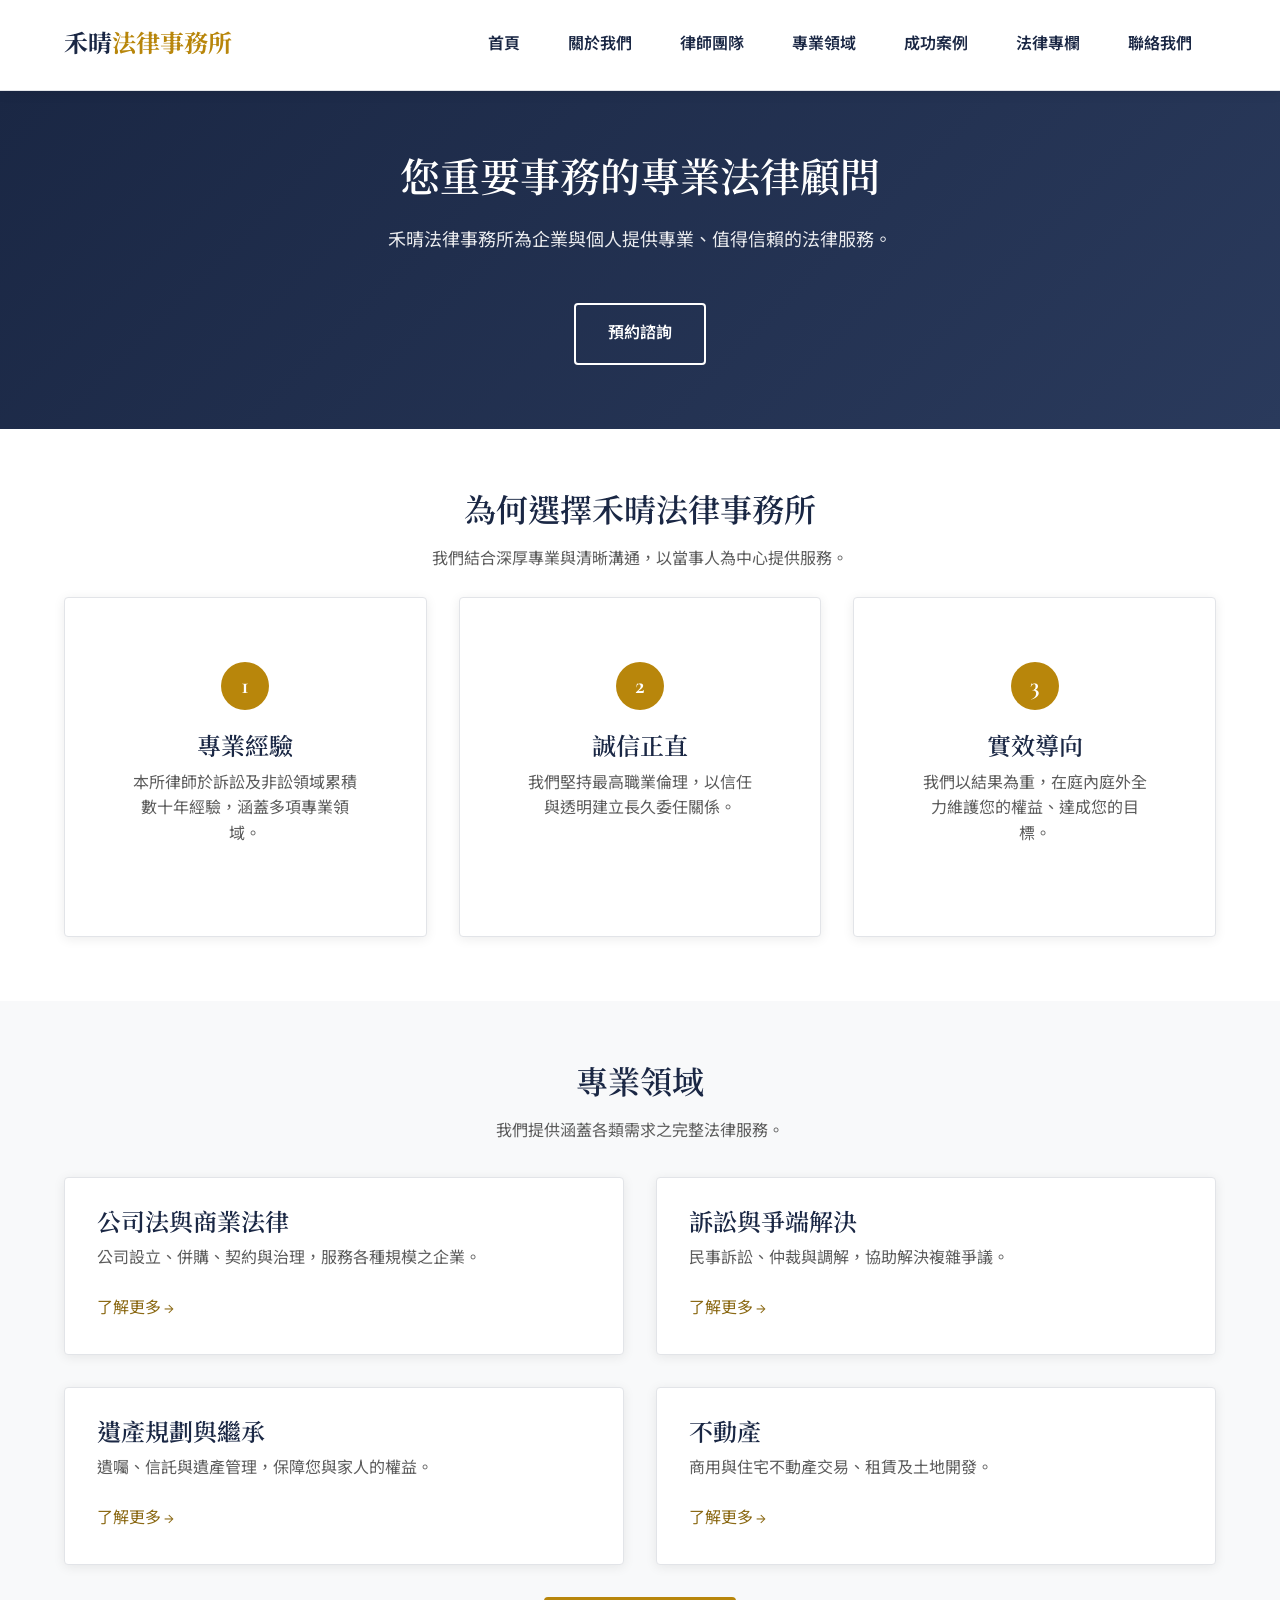
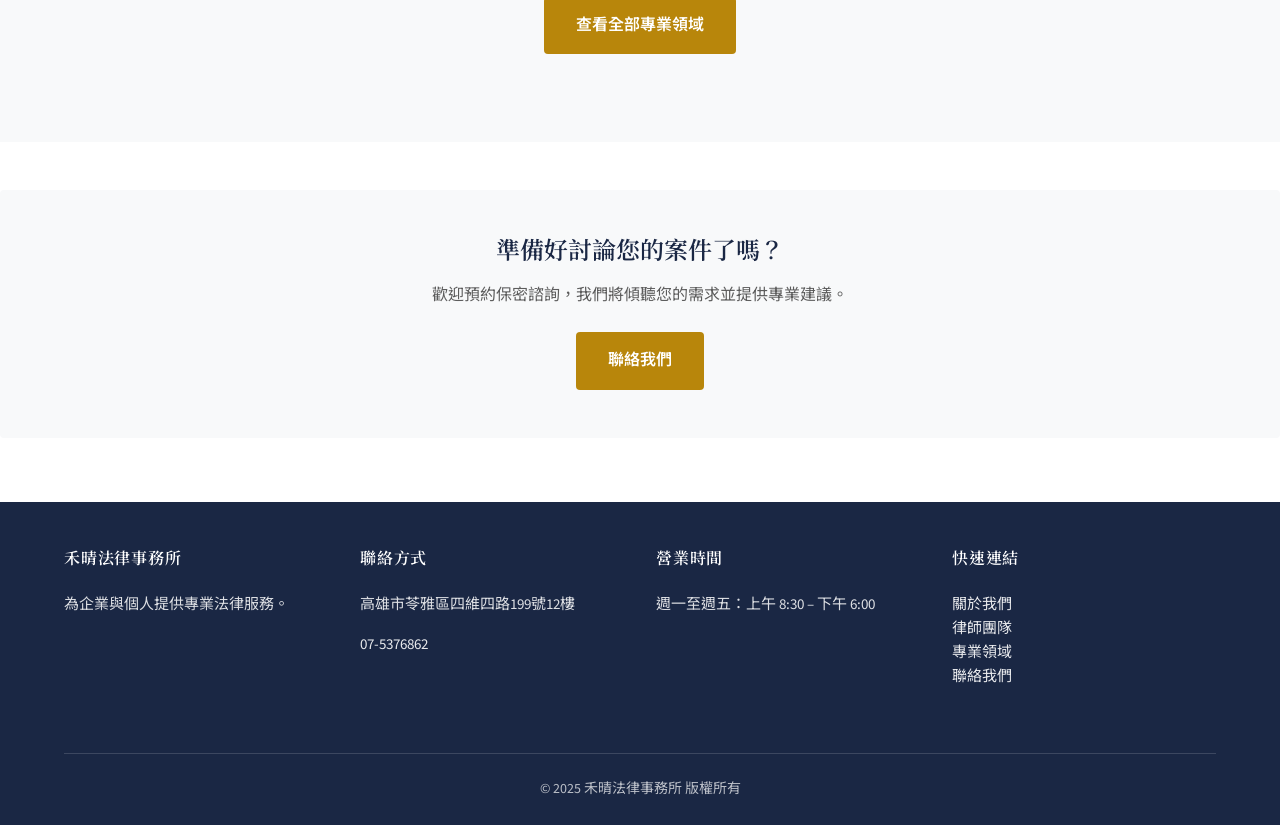
==== index.html @ 3517e928 "Initial commit" ====
<!DOCTYPE html>
<html lang="zh-Hant">
<head>
  <meta charset="UTF-8">
  <meta name="viewport" content="width=device-width, initial-scale=1.0">
  <meta name="description" content="禾晴法律事務所 — 訴訟、公司法、家事案件之專業法律服務，值得信賴的法律顧問。">
  <title>禾晴法律事務所 | 專業法律服務</title>
  <link rel="preconnect" href="https://fonts.googleapis.com">
  <link rel="preconnect" href="https://fonts.gstatic.com" crossorigin>
  <link href="https://fonts.googleapis.com/css2?family=Cormorant+Garamond:ital,wght@0,500;0,600;0,700;1,500&family=Noto+Sans+TC:wght@400;500;700&family=Noto+Serif+TC:wght@500;600;700&family=Source+Sans+3:ital,wght@0,400;0,600;0,700;1,400&display=swap" rel="stylesheet">
  <link rel="stylesheet" href="styles.css">
</head>
<body>
  <a href="#main" class="skip-link">跳到主要內容</a>

  <header class="site-header">
    <div class="container">
      <a href="index.html" class="logo">禾晴 <span>法律事務所</span></a>
      <button type="button" class="nav-toggle" aria-expanded="false" aria-controls="main-nav" aria-label="開啟選單">
        <span class="icon-menu" aria-hidden="true">&#9776;</span>
        <span class="icon-close" aria-hidden="true">&times;</span>
      </button>
      <nav class="main-nav" id="main-nav">
        <ul>
          <li><a href="index.html">首頁</a></li>
          <li><a href="about.html">關於我們</a></li>
          <li><a href="team.html">律師團隊</a></li>
          <li><a href="practice.html">專業領域</a></li>
          <li><a href="cases.html">成功案例</a></li>
          <li><a href="blog.html">法律專欄</a></li>
          <li><a href="contact.html">聯絡我們</a></li>
        </ul>
      </nav>
    </div>
  </header>

  <main id="main">
    <section class="hero">
      <div class="container">
        <h1>您重要事務的專業法律顧問</h1>
        <p>禾晴法律事務所為企業與個人提供專業、值得信賴的法律服務。</p>
        <a href="contact.html" class="btn btn-outline">預約諮詢</a>
      </div>
    </section>

    <section class="section">
      <div class="container">
        <h2 class="text-center">為何選擇禾晴法律事務所</h2>
        <p class="text-center text-muted lead">我們結合深厚專業與清晰溝通，以當事人為中心提供服務。</p>
        <div class="card-grid card-grid-3">
          <div class="card feature">
            <div class="card-body">
              <div class="feature-icon">1</div>
              <h3>專業經驗</h3>
              <p>本所律師於訴訟及非訟領域累積數十年經驗，涵蓋多項專業領域。</p>
            </div>
          </div>
          <div class="card feature">
            <div class="card-body">
              <div class="feature-icon">2</div>
              <h3>誠信正直</h3>
              <p>我們堅持最高職業倫理，以信任與透明建立長久委任關係。</p>
            </div>
          </div>
          <div class="card feature">
            <div class="card-body">
              <div class="feature-icon">3</div>
              <h3>實效導向</h3>
              <p>我們以結果為重，在庭內庭外全力維護您的權益、達成您的目標。</p>
            </div>
          </div>
        </div>
      </div>
    </section>

    <section class="section section-alt">
      <div class="container">
        <h2 class="text-center">專業領域</h2>
        <p class="text-center text-muted mb-0">我們提供涵蓋各類需求之完整法律服務。</p>
        <div class="card-grid card-grid-2 mt-lg">
          <div class="card">
            <div class="card-body">
              <h3>公司法與商業法律</h3>
              <p>公司設立、併購、契約與治理，服務各種規模之企業。</p>
              <a href="practice.html#corporate">了解更多 &rarr;</a>
            </div>
          </div>
          <div class="card">
            <div class="card-body">
              <h3>訴訟與爭端解決</h3>
              <p>民事訴訟、仲裁與調解，協助解決複雜爭議。</p>
              <a href="practice.html#litigation">了解更多 &rarr;</a>
            </div>
          </div>
          <div class="card">
            <div class="card-body">
              <h3>遺產規劃與繼承</h3>
              <p>遺囑、信託與遺產管理，保障您與家人的權益。</p>
              <a href="practice.html#estate">了解更多 &rarr;</a>
            </div>
          </div>
          <div class="card">
            <div class="card-body">
              <h3>不動產</h3>
              <p>商用與住宅不動產交易、租賃及土地開發。</p>
              <a href="practice.html#real-estate">了解更多 &rarr;</a>
            </div>
          </div>
        </div>
        <p class="text-center mt-lg">
          <a href="practice.html" class="btn btn-primary">查看全部專業領域</a>
        </p>
      </div>
    </section>

    <section class="section contact-cta">
      <div class="container">
        <h3>準備好討論您的案件了嗎？</h3>
        <p>歡迎預約保密諮詢，我們將傾聽您的需求並提供專業建議。</p>
        <a href="contact.html" class="btn btn-primary">聯絡我們</a>
      </div>
    </section>
  </main>

  <footer class="site-footer">
    <div class="container">
      <div class="footer-grid">
        <div>
          <h4>禾晴法律事務所</h4>
          <p>為企業與個人提供專業法律服務。</p>
        </div>
        <div>
          <h4>聯絡方式</h4>
          <p>高雄市苓雅區四維四路199號12樓</p>
          <p><a href="tel:+88675376862">07-5376862</a></p>
        </div>
        <div>
          <h4>營業時間</h4>
          <p>週一至週五：上午 8:30 – 下午 6:00</p>
        </div>
        <div>
          <h4>快速連結</h4>
          <p>
            <a href="about.html">關於我們</a><br>
            <a href="team.html">律師團隊</a><br>
            <a href="practice.html">專業領域</a><br>
            <a href="contact.html">聯絡我們</a>
          </p>
        </div>
      </div>
      <div class="footer-bottom">
        <p>&copy; 2025 禾晴法律事務所 版權所有</p>
      </div>
    </div>
  </footer>

  <script src="main.js"></script>
</body>
</html>
---- styles.css ----
/* ============================================
   LAW FIRM — Shared Styles
   Mobile-first, premium, accessible
   ============================================ */

/* --- CSS Custom Properties --- */
:root {
  --color-navy: #1a2744;
  --color-navy-light: #2a3a5c;
  --color-charcoal: #2d2d2d;
  --color-charcoal-light: #4a4a4a;
  --color-white: #ffffff;
  --color-off-white: #f8f9fa;
  --color-gold: #b8860b;
  --color-gold-light: #d4a84b;
  --color-gold-dark: #8b6914;
  --color-border: #e2e4e8;
  --color-text: #2d2d2d;
  --color-text-muted: #5c5c5c;
  --font-heading: "Cormorant Garamond", "Noto Serif TC", "Georgia", serif;
  --font-body: "Source Sans 3", "Noto Sans TC", "Helvetica Neue", sans-serif;
  --max-width: 1200px;
  --header-height: 72px;
  --space-xs: 0.5rem;
  --space-sm: 1rem;
  --space-md: 1.5rem;
  --space-lg: 2rem;
  --space-xl: 3rem;
  --space-2xl: 4rem;
  --radius: 4px;
  --shadow: 0 2px 12px rgba(0, 0, 0, 0.08);
  --shadow-lg: 0 8px 32px rgba(0, 0, 0, 0.12);
  --transition: 0.2s ease;
}

/* --- Reset & Base --- */
*,
*::before,
*::after {
  box-sizing: border-box;
}

html {
  scroll-behavior: smooth;
}

body {
  margin: 0;
  font-family: var(--font-body);
  font-size: 1rem;
  line-height: 1.6;
  color: var(--color-text);
  background-color: var(--color-white);
  -webkit-font-smoothing: antialiased;
}

img {
  max-width: 100%;
  height: auto;
  display: block;
}

a {
  color: var(--color-gold-dark);
  text-decoration: none;
  transition: color var(--transition);
}

a:hover,
a:focus {
  color: var(--color-gold);
}

a:focus-visible {
  outline: 2px solid var(--color-gold);
  outline-offset: 2px;
}

/* --- Typography --- */
h1, h2, h3, h4, h5, h6 {
  font-family: var(--font-heading);
  font-weight: 600;
  line-height: 1.2;
  margin-top: 0;
  margin-bottom: var(--space-sm);
  color: var(--color-navy);
}

h1 { font-size: clamp(1.75rem, 4vw, 2.5rem); }
h2 { font-size: clamp(1.5rem, 3vw, 2rem); }
h3 { font-size: clamp(1.25rem, 2.5vw, 1.5rem); }

p {
  margin-top: 0;
  margin-bottom: var(--space-md);
  color: var(--color-text-muted);
}

/* --- Layout --- */
.container {
  width: 100%;
  max-width: var(--max-width);
  margin-left: auto;
  margin-right: auto;
  padding-left: var(--space-md);
  padding-right: var(--space-md);
}

.section {
  padding-top: var(--space-xl);
  padding-bottom: var(--space-xl);
}

@media (min-width: 768px) {
  .section {
    padding-top: var(--space-2xl);
    padding-bottom: var(--space-2xl);
  }
}

/* --- Header (Sticky) --- */
.site-header {
  position: sticky;
  top: 0;
  z-index: 100;
  background-color: var(--color-white);
  border-bottom: 1px solid var(--color-border);
  box-shadow: var(--shadow);
}

.site-header .container {
  display: flex;
  align-items: center;
  justify-content: space-between;
  min-height: var(--header-height);
  padding-top: var(--space-sm);
  padding-bottom: var(--space-sm);
}

.logo {
  font-family: var(--font-heading);
  font-size: 1.5rem;
  font-weight: 700;
  color: var(--color-navy);
  margin: 0;
  display: flex;
  align-items: center;
}

.logo span {
  color: var(--color-gold);
}

/* --- Navigation --- */
.nav-toggle {
  display: flex;
  align-items: center;
  justify-content: center;
  width: 44px;
  height: 44px;
  padding: 0;
  border: none;
  background: transparent;
  color: var(--color-navy);
  cursor: pointer;
  font-size: 1.5rem;
  line-height: 1;
}

.nav-toggle:hover,
.nav-toggle:focus {
  color: var(--color-gold);
}

.nav-toggle:focus-visible {
  outline: 2px solid var(--color-gold);
  outline-offset: 2px;
}

.nav-toggle[aria-expanded="true"] .icon-menu { display: none; }
.nav-toggle[aria-expanded="true"] .icon-close { display: block; }
.nav-toggle .icon-close { display: none; }

.main-nav {
  position: fixed;
  top: var(--header-height);
  left: 0;
  right: 0;
  bottom: 0;
  background-color: var(--color-white);
  padding: var(--space-lg);
  overflow-y: auto;
  transform: translateX(-100%);
  transition: transform var(--transition);
  z-index: 99;
}

.main-nav.is-open {
  transform: translateX(0);
}

.main-nav ul {
  list-style: none;
  margin: 0;
  padding: 0;
}

.main-nav li {
  border-bottom: 1px solid var(--color-border);
}

.main-nav a {
  display: block;
  padding: var(--space-md);
  font-weight: 600;
  color: var(--color-navy);
}

.main-nav a:hover,
.main-nav a:focus {
  color: var(--color-gold);
  background-color: var(--color-off-white);
}

@media (min-width: 768px) {
  .nav-toggle {
    display: none;
  }

  .main-nav {
    position: static;
    transform: none;
    padding: 0;
    overflow: visible;
    background: transparent;
  }

  .main-nav ul {
    display: flex;
    align-items: center;
    gap: 0;
  }

  .main-nav li {
    border-bottom: none;
  }

  .main-nav a {
    padding: var(--space-sm) var(--space-md);
  }

  .main-nav a:hover,
  .main-nav a:focus {
    background-color: transparent;
  }
}

/* --- Hero --- */
.hero {
  background: linear-gradient(135deg, var(--color-navy) 0%, var(--color-navy-light) 100%);
  color: var(--color-white);
  padding-top: var(--space-2xl);
  padding-bottom: var(--space-2xl);
  text-align: center;
}

.hero h1 {
  color: var(--color-white);
  margin-bottom: var(--space-md);
}

.hero p {
  color: rgba(255, 255, 255, 0.9);
  font-size: 1.125rem;
  max-width: 36em;
  margin-left: auto;
  margin-right: auto;
}

.lead {
  max-width: 42em;
  margin-left: auto;
  margin-right: auto;
}

.section-alt {
  background-color: var(--color-off-white);
}

.mt-lg {
  margin-top: var(--space-lg);
}

.hero .btn {
  margin-top: var(--space-md);
}

@media (min-width: 768px) {
  .hero {
    padding-top: var(--space-2xl);
    padding-bottom: var(--space-2xl);
  }
}

/* --- Buttons --- */
.btn {
  display: inline-block;
  padding: var(--space-sm) var(--space-lg);
  font-family: var(--font-body);
  font-size: 1rem;
  font-weight: 600;
  text-align: center;
  border: none;
  border-radius: var(--radius);
  cursor: pointer;
  transition: background-color var(--transition), color var(--transition), transform var(--transition);
}

.btn:focus-visible {
  outline: 2px solid var(--color-gold);
  outline-offset: 2px;
}

.btn-primary {
  background-color: var(--color-gold);
  color: var(--color-white);
}

.btn-primary:hover,
.btn-primary:focus {
  background-color: var(--color-gold-dark);
  color: var(--color-white);
}

.btn-outline {
  background-color: transparent;
  color: var(--color-white);
  border: 2px solid var(--color-white);
}

.btn-outline:hover,
.btn-outline:focus {
  background-color: var(--color-white);
  color: var(--color-navy);
}

.btn-outline-dark {
  background-color: transparent;
  color: var(--color-navy);
  border: 2px solid var(--color-navy);
}

.btn-outline-dark:hover,
.btn-outline-dark:focus {
  background-color: var(--color-navy);
  color: var(--color-white);
}

/* --- Page Title (inner pages) --- */
.page-title {
  background-color: var(--color-off-white);
  padding-top: var(--space-xl);
  padding-bottom: var(--space-xl);
  text-align: center;
  border-bottom: 1px solid var(--color-border);
}

.page-title h1 {
  margin-bottom: var(--space-xs);
}

/* --- Cards / Grid --- */
.card-grid {
  display: grid;
  gap: var(--space-lg);
}

@media (min-width: 640px) {
  .card-grid-2 {
    grid-template-columns: repeat(2, 1fr);
  }
}

@media (min-width: 768px) {
  .card-grid-3 {
    grid-template-columns: repeat(3, 1fr);
  }
}

.card {
  background-color: var(--color-white);
  border: 1px solid var(--color-border);
  border-radius: var(--radius);
  overflow: hidden;
  box-shadow: var(--shadow);
  transition: box-shadow var(--transition);
}

.card:hover {
  box-shadow: var(--shadow-lg);
}

.card-body {
  padding: var(--space-lg);
}

.card h3 {
  margin-bottom: var(--space-xs);
}

.card .meta {
  font-size: 0.875rem;
  color: var(--color-text-muted);
  margin-bottom: var(--space-sm);
}

/* --- Feature blocks --- */
.feature {
  text-align: center;
  padding: var(--space-lg);
}

.feature-icon {
  width: 48px;
  height: 48px;
  margin: 0 auto var(--space-md);
  background-color: var(--color-gold);
  color: var(--color-white);
  border-radius: 50%;
  display: flex;
  align-items: center;
  justify-content: center;
  font-size: 1.5rem;
  font-weight: 700;
  font-family: var(--font-heading);
}

.feature h3 {
  margin-bottom: var(--space-xs);
}

/* --- Lists --- */
.list-unstyled {
  list-style: none;
  margin: 0;
  padding: 0;
}

.list-unstyled li {
  padding: var(--space-xs) 0;
  border-bottom: 1px solid var(--color-border);
}

.list-unstyled li:last-child {
  border-bottom: none;
}

/* --- Footer --- */
.site-footer {
  background-color: var(--color-navy);
  color: var(--color-white);
  padding-top: var(--space-xl);
  padding-bottom: var(--space-md);
  margin-top: var(--space-2xl);
}

.site-footer a {
  color: rgba(255, 255, 255, 0.9);
}

.site-footer a:hover,
.site-footer a:focus {
  color: var(--color-gold-light);
}

.site-footer h3,
.site-footer h4 {
  color: var(--color-white);
  font-size: 1rem;
  font-weight: 600;
  text-transform: uppercase;
  letter-spacing: 0.05em;
  margin-bottom: var(--space-md);
}

.footer-grid {
  display: grid;
  gap: var(--space-lg);
  margin-bottom: var(--space-xl);
}

@media (min-width: 640px) {
  .footer-grid {
    grid-template-columns: repeat(2, 1fr);
  }
}

@media (min-width: 768px) {
  .footer-grid {
    grid-template-columns: repeat(4, 1fr);
  }
}

.footer-grid p {
  color: rgba(255, 255, 255, 0.85);
  margin-bottom: var(--space-sm);
  font-size: 0.9375rem;
}

.footer-bottom {
  padding-top: var(--space-md);
  border-top: 1px solid rgba(255, 255, 255, 0.15);
  text-align: center;
  font-size: 0.875rem;
  color: rgba(255, 255, 255, 0.7);
}

.footer-bottom p {
  margin: 0;
  color: inherit;
}

/* --- Forms --- */
.form-group {
  margin-bottom: var(--space-md);
}

.form-group label {
  display: block;
  font-weight: 600;
  margin-bottom: var(--space-xs);
  color: var(--color-charcoal);
}

.form-group input,
.form-group textarea,
.form-group select {
  width: 100%;
  padding: var(--space-sm) var(--space-md);
  font-family: var(--font-body);
  font-size: 1rem;
  border: 1px solid var(--color-border);
  border-radius: var(--radius);
  background-color: var(--color-white);
  color: var(--color-text);
}

.form-group input:focus,
.form-group textarea:focus,
.form-group select:focus {
  outline: none;
  border-color: var(--color-gold);
  box-shadow: 0 0 0 3px rgba(184, 134, 11, 0.2);
}

.form-group textarea {
  min-height: 120px;
  resize: vertical;
}

/* --- Utilities --- */
.text-center { text-align: center; }
.text-muted { color: var(--color-text-muted); }
.mt-0 { margin-top: 0; }
.mb-0 { margin-bottom: 0; }

/* --- Skip link (accessibility) --- */
.skip-link {
  position: absolute;
  top: -100%;
  left: var(--space-md);
  padding: var(--space-sm) var(--space-md);
  background-color: var(--color-navy);
  color: var(--color-white);
  font-weight: 600;
  z-index: 200;
  transition: top var(--transition);
}

.skip-link:focus {
  top: var(--space-md);
  outline: 2px solid var(--color-gold);
  outline-offset: 2px;
}

/* --- Article / Blog list --- */
.article-list .card {
  display: block;
}

.article-list .card-body {
  padding: var(--space-lg);
}

.article-list .card h3 {
  margin-bottom: var(--space-xs);
}

.article-list .card .meta {
  font-size: 0.875rem;
  color: var(--color-text-muted);
  margin-bottom: var(--space-sm);
}

/* --- Case result cards --- */
.case-card .card-body {
  padding: var(--space-lg);
}

.case-card .outcome {
  font-weight: 600;
  color: var(--color-gold-dark);
  margin-top: var(--space-sm);
}

/* --- Team / Attorney cards --- */
.team-card {
  text-align: center;
}

.team-card .card-body {
  padding: var(--space-lg);
}

.team-card .role {
  font-size: 0.875rem;
  color: var(--color-gold-dark);
  font-weight: 600;
  margin-bottom: var(--space-xs);
}

.team-card .bio {
  font-size: 0.9375rem;
  margin-bottom: 0;
}

.team-card .feature-icon.team-initials {
  margin-bottom: var(--space-sm);
}

/* --- Practice area blocks --- */
.practice-block {
  padding: var(--space-lg);
  border-left: 4px solid var(--color-gold);
  background-color: var(--color-off-white);
  margin-bottom: var(--space-md);
}

.practice-block h3 {
  margin-bottom: var(--space-xs);
}

.practice-block p {
  margin-bottom: 0;
}

/* --- Contact CTA --- */
.contact-cta {
  background-color: var(--color-off-white);
  padding: var(--space-xl);
  text-align: center;
  border-radius: var(--radius);
  margin-top: var(--space-xl);
}

.contact-cta h3 {
  margin-bottom: var(--space-sm);
}

.contact-cta p {
  margin-bottom: var(--space-md);
}

/* --- Two-column content --- */
.content-sidebar {
  display: grid;
  gap: var(--space-xl);
}

@media (min-width: 768px) {
  .content-sidebar {
    grid-template-columns: 1fr 280px;
  }
}

.content-main {
  min-width: 0;
}

.content-sidebar aside {
  min-width: 0;
}

.content-sidebar .card {
  margin-bottom: 0;
}
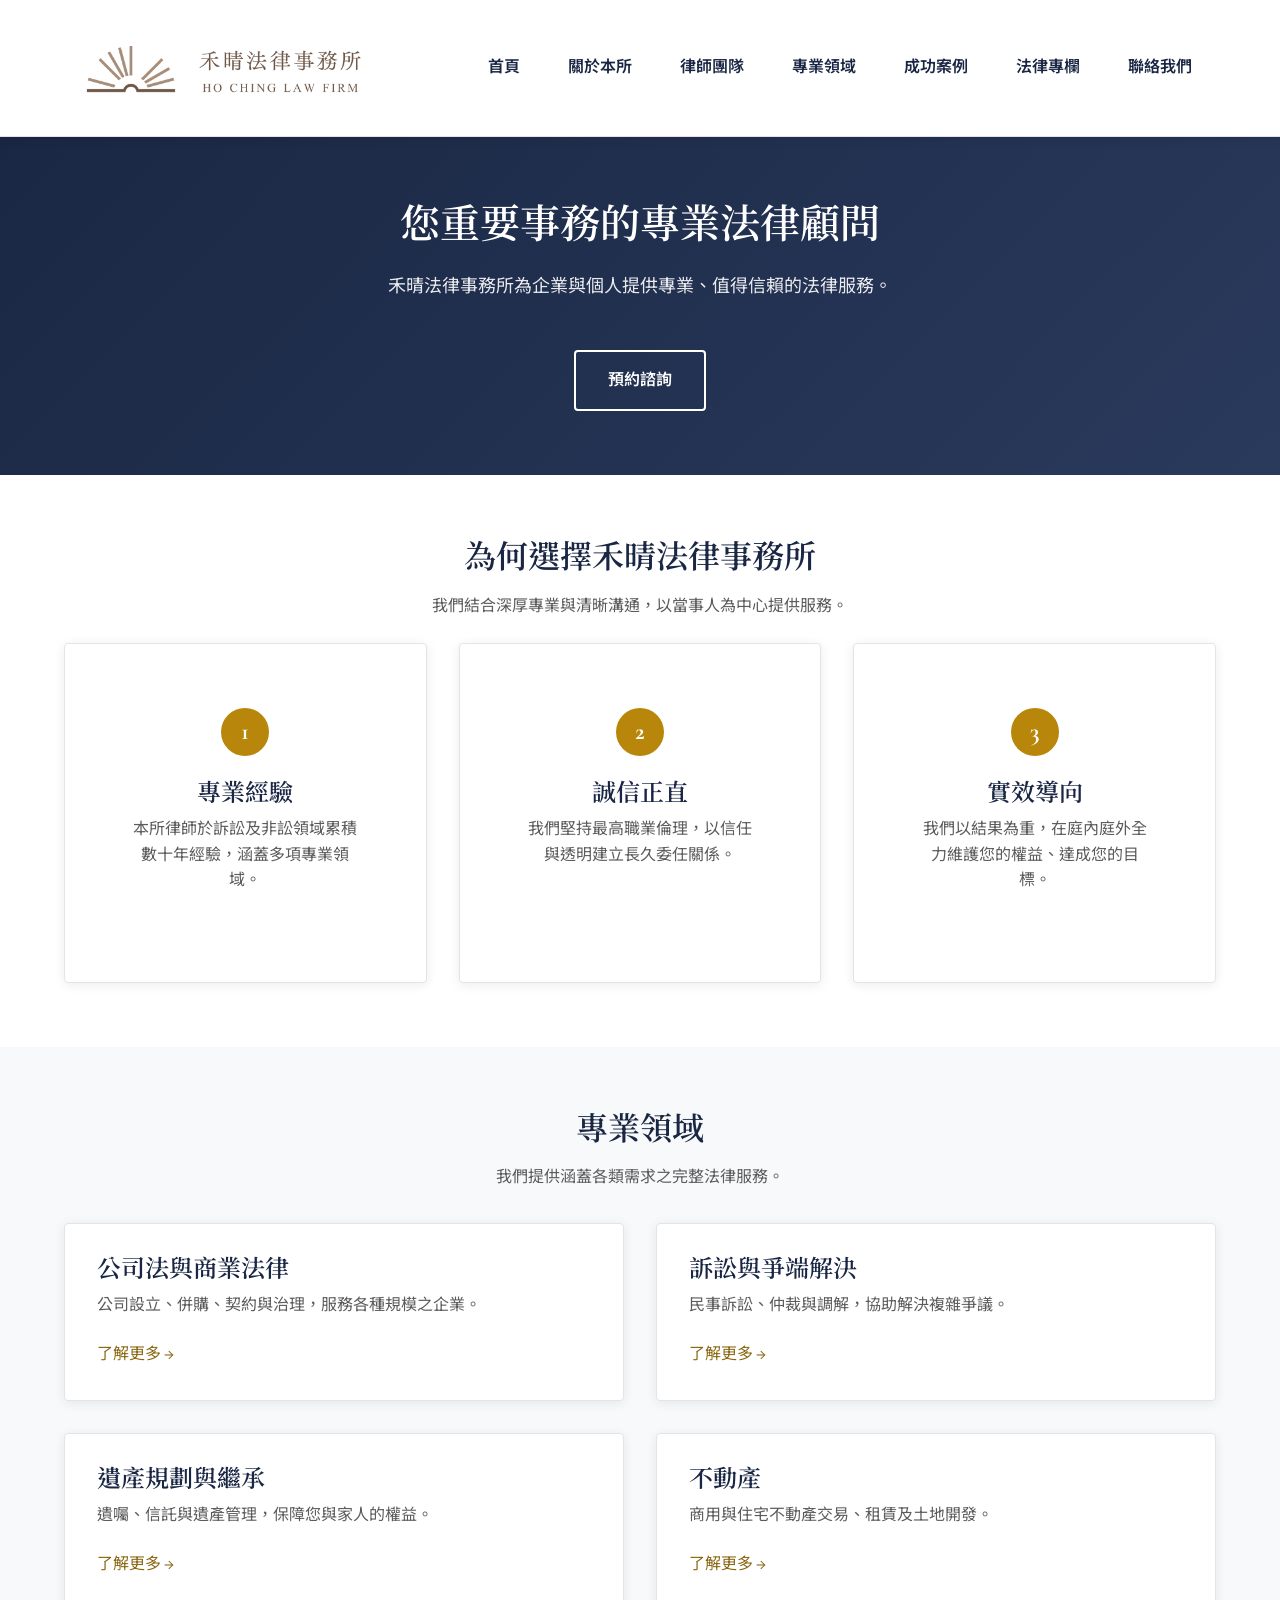
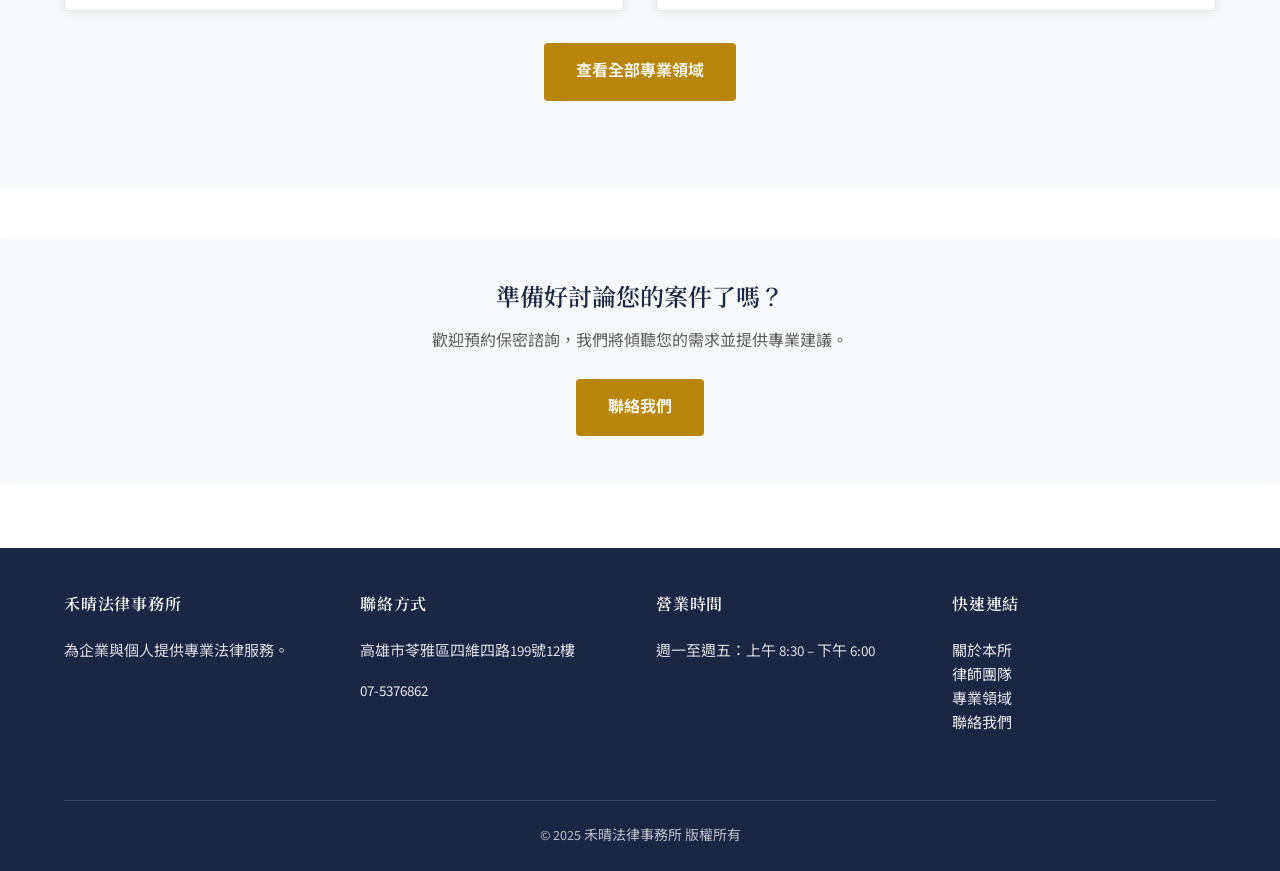
==== commit e0b4fcf3: "Add logo and fix the inconsistent page titles" ====
--- a/index.html
+++ b/index.html
@@ -3,6 +3,7 @@
 <head>
   <meta charset="UTF-8">
   <meta name="viewport" content="width=device-width, initial-scale=1.0">
+  <meta name="google-site-verification" content="12ZD4bCanWb7pv_GKCkqzWaLTDuyAEgpv4U_JdPmpsA" />
   <meta name="description" content="禾晴法律事務所 — 訴訟、公司法、家事案件之專業法律服務，值得信賴的法律顧問。">
   <title>禾晴法律事務所 | 專業法律服務</title>
   <link rel="preconnect" href="https://fonts.googleapis.com">
@@ -15,7 +16,7 @@
 
   <header class="site-header">
     <div class="container">
-      <a href="index.html" class="logo">禾晴 <span>法律事務所</span></a>
+      <a href="index.html" class="logo"><img src="assets/logo.png" alt="禾晴法律事務所 HO CHING LAW FIRM" class="logo-img"></a>
       <button type="button" class="nav-toggle" aria-expanded="false" aria-controls="main-nav" aria-label="開啟選單">
         <span class="icon-menu" aria-hidden="true">&#9776;</span>
         <span class="icon-close" aria-hidden="true">&times;</span>
@@ -23,7 +24,7 @@
       <nav class="main-nav" id="main-nav">
         <ul>
           <li><a href="index.html">首頁</a></li>
-          <li><a href="about.html">關於我們</a></li>
+          <li><a href="about.html">關於本所</a></li>
           <li><a href="team.html">律師團隊</a></li>
           <li><a href="practice.html">專業領域</a></li>
           <li><a href="cases.html">成功案例</a></li>
@@ -141,7 +142,7 @@
         <div>
           <h4>快速連結</h4>
           <p>
-            <a href="about.html">關於我們</a><br>
+            <a href="about.html">關於本所</a><br>
             <a href="team.html">律師團隊</a><br>
             <a href="practice.html">專業領域</a><br>
             <a href="contact.html">聯絡我們</a>
--- a/styles.css
+++ b/styles.css
@@ -20,7 +20,7 @@
   --font-heading: "Cormorant Garamond", "Noto Serif TC", "Georgia", serif;
   --font-body: "Source Sans 3", "Noto Sans TC", "Helvetica Neue", sans-serif;
   --max-width: 1200px;
-  --header-height: 72px;
+  --header-height: 120px;
   --space-xs: 0.5rem;
   --space-sm: 1rem;
   --space-md: 1.5rem;
@@ -149,6 +149,14 @@
 
 .logo span {
   color: var(--color-gold);
+}
+
+.logo-img {
+  display: block;
+  height: 104px;
+  width: auto;
+  max-width: 520px;
+  object-fit: contain;
 }
 
 /* --- Navigation --- */
@@ -634,6 +642,15 @@
   margin-bottom: 0;
 }
 
+.team-card .team-photo {
+  width: 200px;
+  height: 200px;
+  object-fit: cover;
+  border-radius: 50%;
+  margin: 0 auto var(--space-md);
+  display: block;
+}
+
 .team-card .feature-icon.team-initials {
   margin-bottom: var(--space-sm);
 }
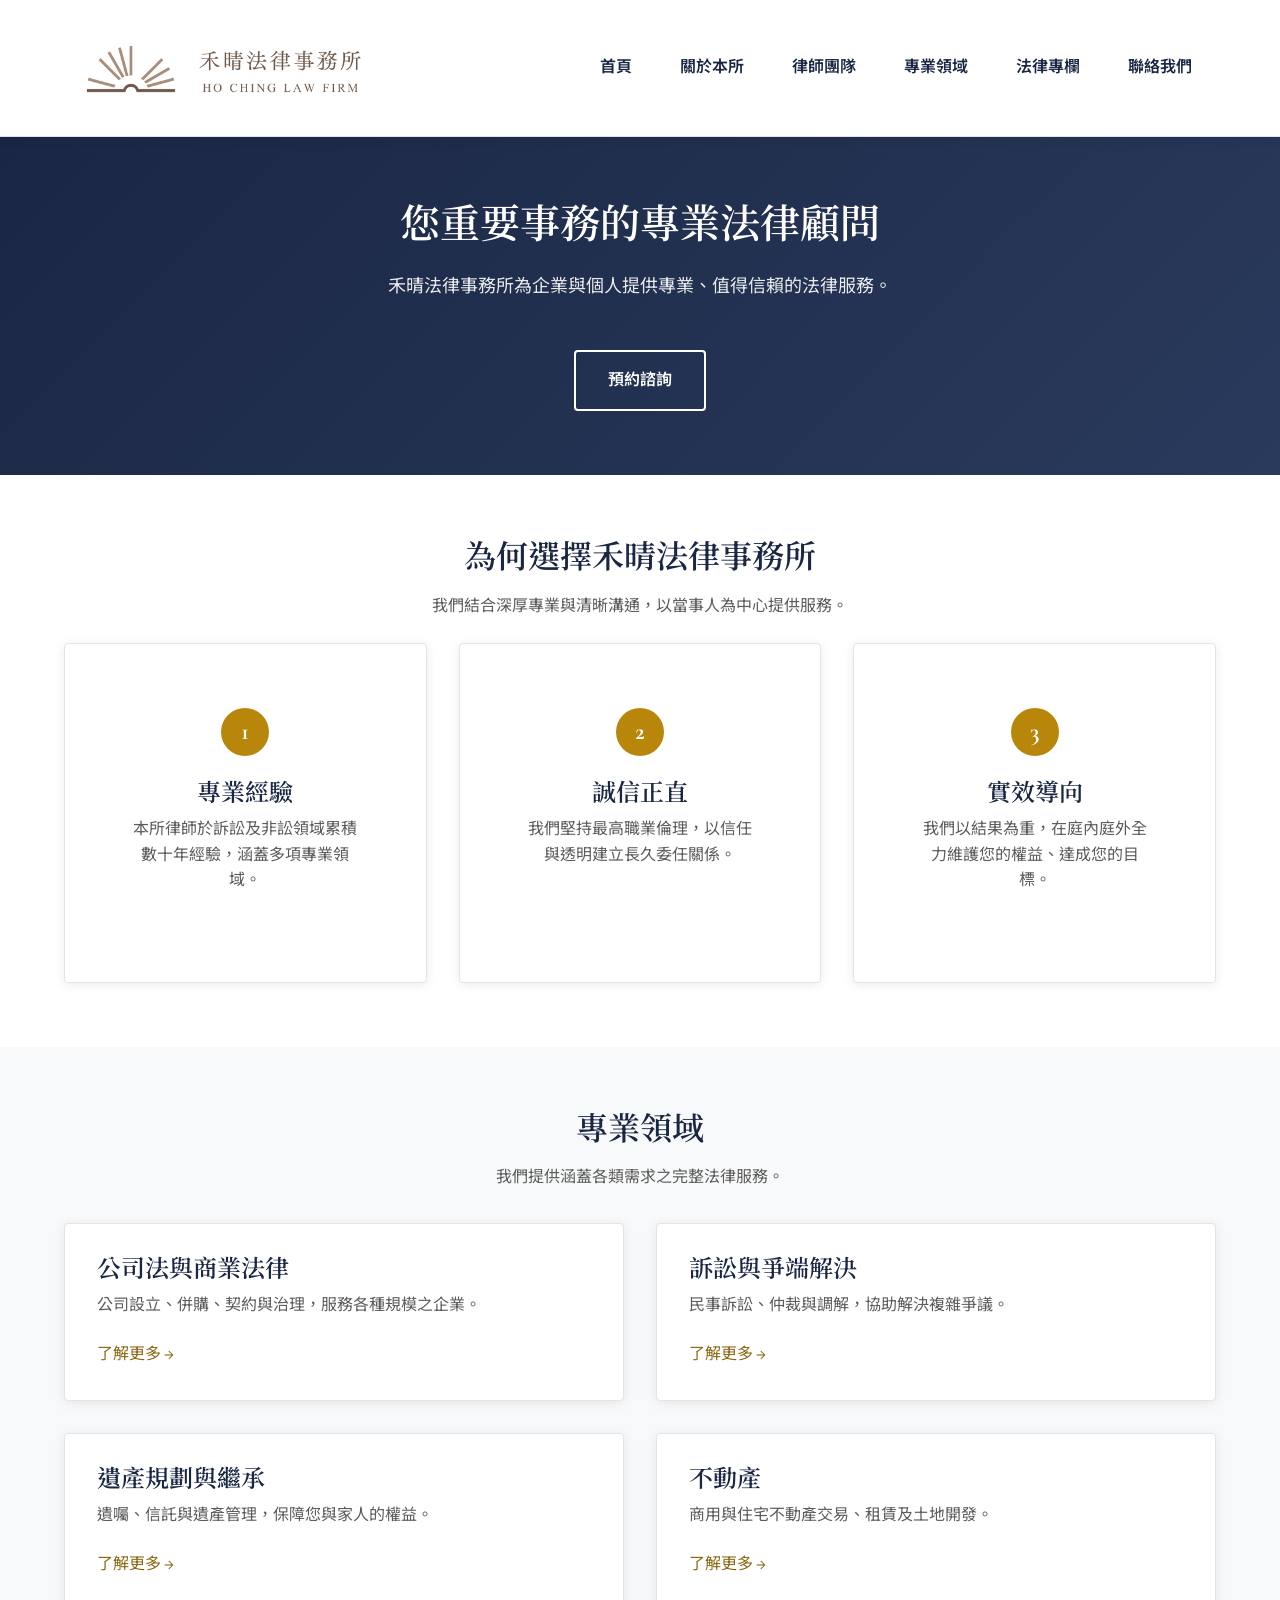
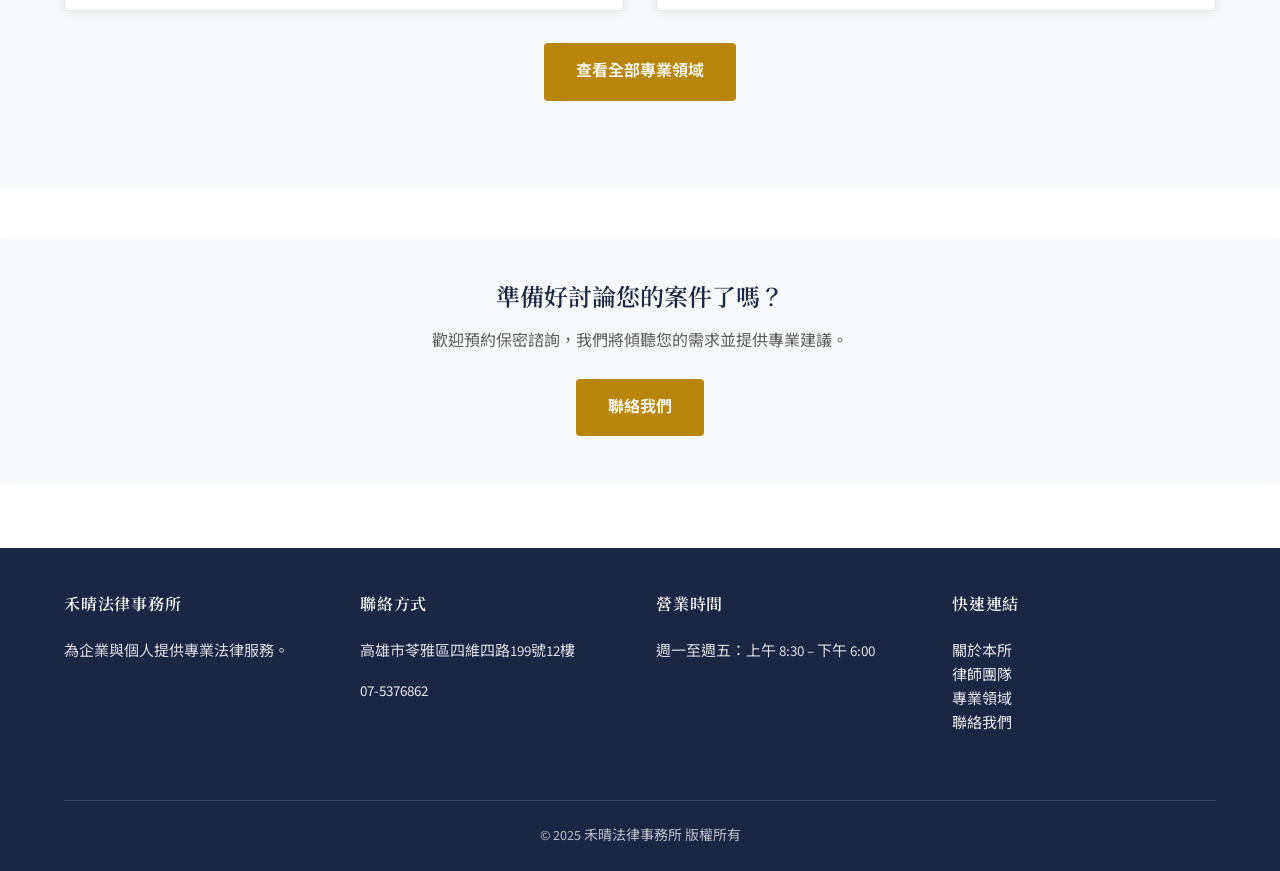
==== commit c08ea6d4: "remove cases.html" ====
--- a/index.html
+++ b/index.html
@@ -2,9 +2,15 @@
 <html lang="zh-Hant">
 <head>
   <meta charset="UTF-8">
+  <link rel="icon" href="favicon.ico" type="image/png">
   <meta name="viewport" content="width=device-width, initial-scale=1.0">
   <meta name="google-site-verification" content="12ZD4bCanWb7pv_GKCkqzWaLTDuyAEgpv4U_JdPmpsA" />
   <meta name="description" content="禾晴法律事務所 — 訴訟、公司法、家事案件之專業法律服務，值得信賴的法律顧問。">
+  <meta property="og:title" content="禾晴法律事務所 | 專業法律服務">
+  <meta property="og:description" content="禾晴法律事務所 — 訴訟、公司法、家事案件之專業法律服務，值得信賴的法律顧問。">
+  <meta property="og:type" content="website">
+  <meta property="og:url" content="https://wupingshuen.github.io/hoching-law/">
+  <meta property="og:locale" content="zh_TW">
   <title>禾晴法律事務所 | 專業法律服務</title>
   <link rel="preconnect" href="https://fonts.googleapis.com">
   <link rel="preconnect" href="https://fonts.gstatic.com" crossorigin>
@@ -27,7 +33,6 @@
           <li><a href="about.html">關於本所</a></li>
           <li><a href="team.html">律師團隊</a></li>
           <li><a href="practice.html">專業領域</a></li>
-          <li><a href="cases.html">成功案例</a></li>
           <li><a href="blog.html">法律專欄</a></li>
           <li><a href="contact.html">聯絡我們</a></li>
         </ul>
